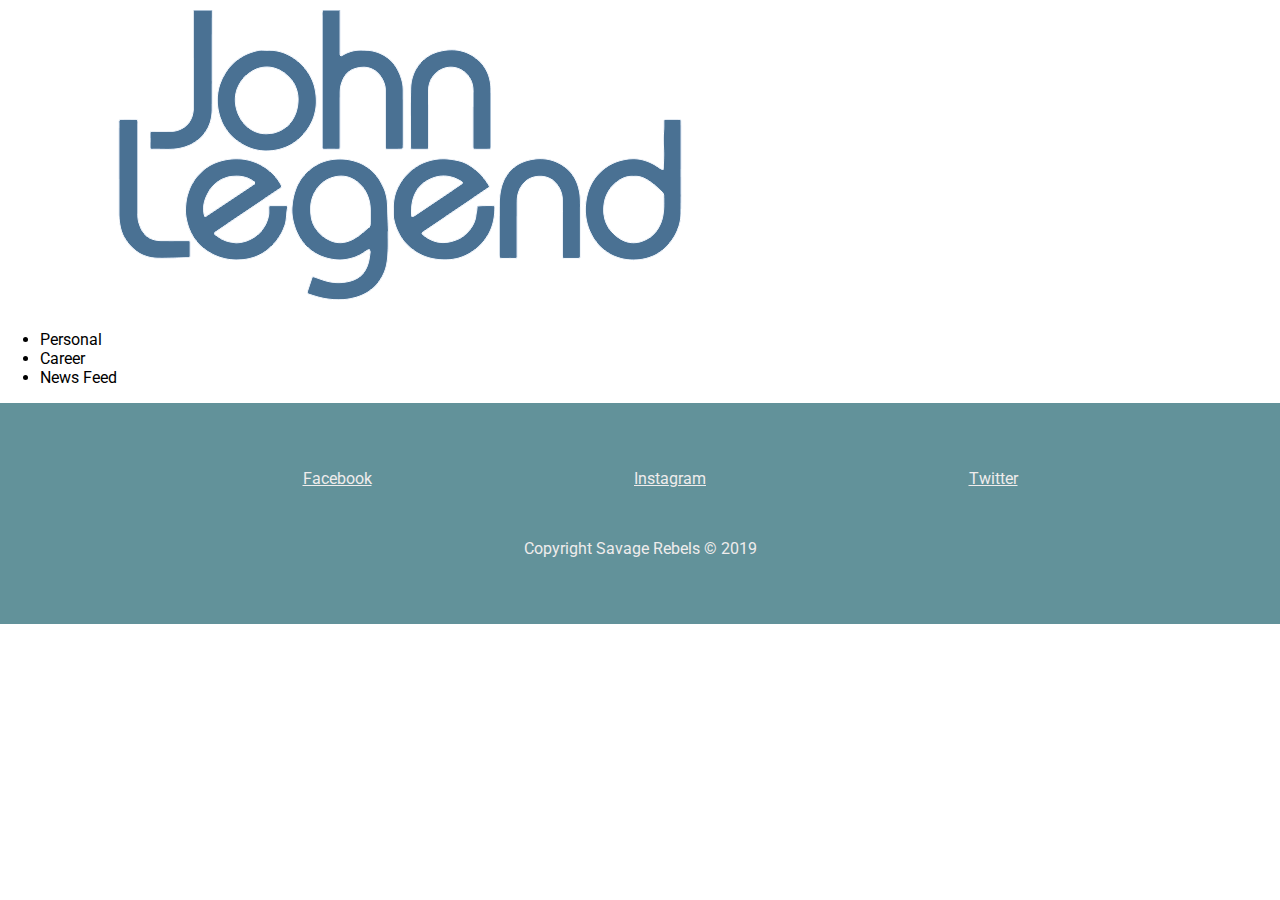
==== career.html @ 9b359f0f "Added basic structure" ====
<!DOCTYPE html>
<html lang="en">

<head>
    <meta charset="UTF-8">
    <meta name="viewport" content="width=device-width, initial-scale=1.0">
    <meta http-equiv="X-UA-Compatible" content="ie=edge">
    <link rel="stylesheet" href="styles/main.css">
    <link rel="stylesheet" href="styles/navbar.css">
    <link href="https://fonts.googleapis.com/css?family=Roboto&display=swap" rel="stylesheet">
    <title>Document</title>
    <link rel="stylesheet" href="Styles/main.css">
    <link rel="stylesheet" href="Styles/footer.css">
</head>

<body>
    <header class="header">
        <img class="logo" src="johnlegend.png">
    </header>
    <nav class="navbar">
        <ul class="navbar__list">
            <li class="listitem">Personal</li>
            <li class="listitem">Career</li>
            <li class="listitem">News Feed</li>
        </ul>
    </nav>
    
<!--Career Page-->

    <main>
        <aside>
            
        </aside>
        
        <aside>

        </aside>

        <aside>

        </aside>

        <aside>


        </aside>

    </main>



    <footer class="footer">
        <ul class="ul__socialLinks">
            <li> <a class="a__sociallinks--white" href="https://www.facebook.com/johnlegend/" target="_blank">Facebook</a></li>
            <li> <a class="a__sociallinks--white" href="https://www.instagram.com/johnlegend/?hl=en" target="_blank">Instagram</a></li>
            <li> <a class="a__sociallinks--white" href="https://twitter.com/johnlegend?ref_src=twsrc%5Egoogle%7Ctwcamp%5Eserp%7Ctwgr%5Eauthor"
                    target="_blank">Twitter</a></li>
        </ul>
        <p class="byline">
            Copyright Savage Rebels &copy; 2019
        </p>
    </footer>
</body>

</html>
---- Styles/main.css ----
html,
body {
  font-family: "Roboto", sans-serif;
  margin: 0;
  padding: 0;
  -webkit-box-sizing: border-box;
  box-sizing: border-box;
}
---- Styles/footer.css ----
.footer {
    background-color: #62929a;
    color: #efecec;
    padding: 50px 0;
}

.ul__socialLinks {
    display: flex;
    list-style-type: none;
    justify-content: space-evenly;
}

.byline {
    padding: 35px 0 0 0;
    text-align: center;
}

.a__sociallinks--white {
    color: inherit;
}
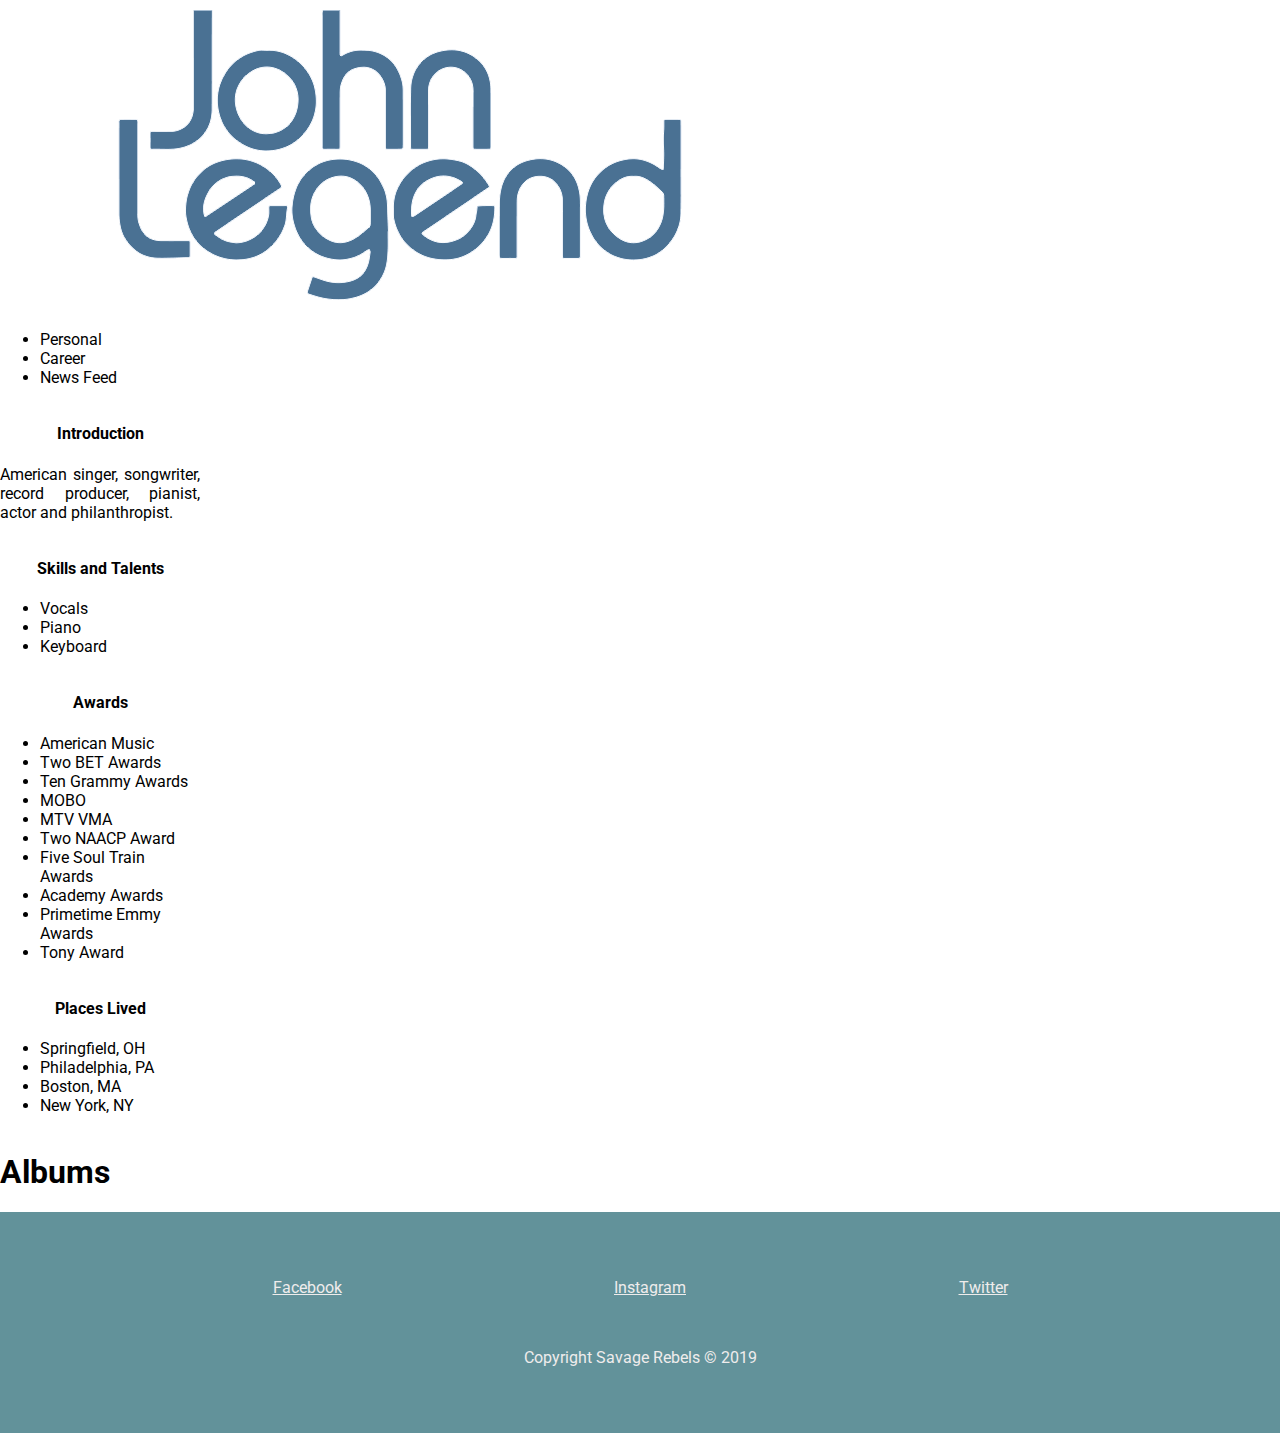
==== commit ccbe6fde: "modified career.css and career.html" ====
--- a/career.html
+++ b/career.html
@@ -11,6 +11,7 @@
     <title>Document</title>
     <link rel="stylesheet" href="Styles/main.css">
     <link rel="stylesheet" href="Styles/footer.css">
+    <link rel="stylesheet" href="Styles/career.css">
 </head>
 
 <body>
@@ -28,22 +29,80 @@
 <!--Career Page-->
 
     <main>
-        <aside>
+        <!--Left Sidebar-->
+        <div class="sidebar">
             
-        </aside>
-        
-        <aside>
+            <aside class="introduction">
+                <h4>Introduction</h4>
+                <p>American singer, songwriter, record producer, pianist, actor and philanthropist.</p>
 
-        </aside>
+            </aside>
+              
+            <aside class="skillsTalents">
+                <h4>Skills and Talents</h4>
+                    <ul>
+                        <li>Vocals</li>
+                        <li>Piano</li>
+                        <li>Keyboard</li>
+                    </ul>
 
-        <aside>
+            </aside>
 
-        </aside>
+            <aside class="awards">
+                <h4>Awards</h4>
+                    <ul>
+                        <li>American Music</li>
+                        <li>Two BET Awards</li>
+                        <li>Ten Grammy Awards</li>
+                        <li>MOBO</li>
+                        <li>MTV VMA</li>
+                        <li>Two NAACP Award</li>
+                        <li>Five Soul Train Awards</li>
+                        <li>Academy Awards</li>
+                        <li>Primetime Emmy Awards</li>
+                        <li>Tony Award</li>
+                    </ul>
+            </aside>
 
-        <aside>
+            <aside class="placesLived">
+                <h4>Places Lived</h4>
+                    <ul>
+                        <li>Springfield, OH</li>
+                        <li>Philadelphia, PA</li>
+                        <li>Boston, MA</li>
+                        <li>New York, NY</li>
+                    </ul>
 
+            </aside>
 
-        </aside>
+        </div>
+
+        <article>
+            <h1>Albums</h1>
+
+            <section>
+                
+                <h2></h2>
+
+            </section>
+                
+                <h2></h2>
+
+            <section>
+
+                <h2></h2>
+
+            </section>
+
+                <h2></h2>
+
+            <section>
+
+                <h2></h2>
+
+            </section>
+
+        </article>
 
     </main>
 
--- a/Styles/footer.css
+++ b/Styles/footer.css
@@ -8,6 +8,7 @@
     display: flex;
     list-style-type: none;
     justify-content: space-evenly;
+    padding: 0;
 }
 
 .byline {
--- a/Styles/career.css
+++ b/Styles/career.css
@@ -0,0 +1,30 @@
+.sidebar {
+    display: flex;
+    flex-direction: column;
+    width: 200px;
+    height: auto 0;
+}
+
+.introduction {
+    
+}
+
+.skillsTalents {
+
+}
+
+.awards {
+
+}
+
+.placesLived {
+
+}
+
+h4 {
+    text-align: center;
+}
+
+p {
+    text-align: justify;
+}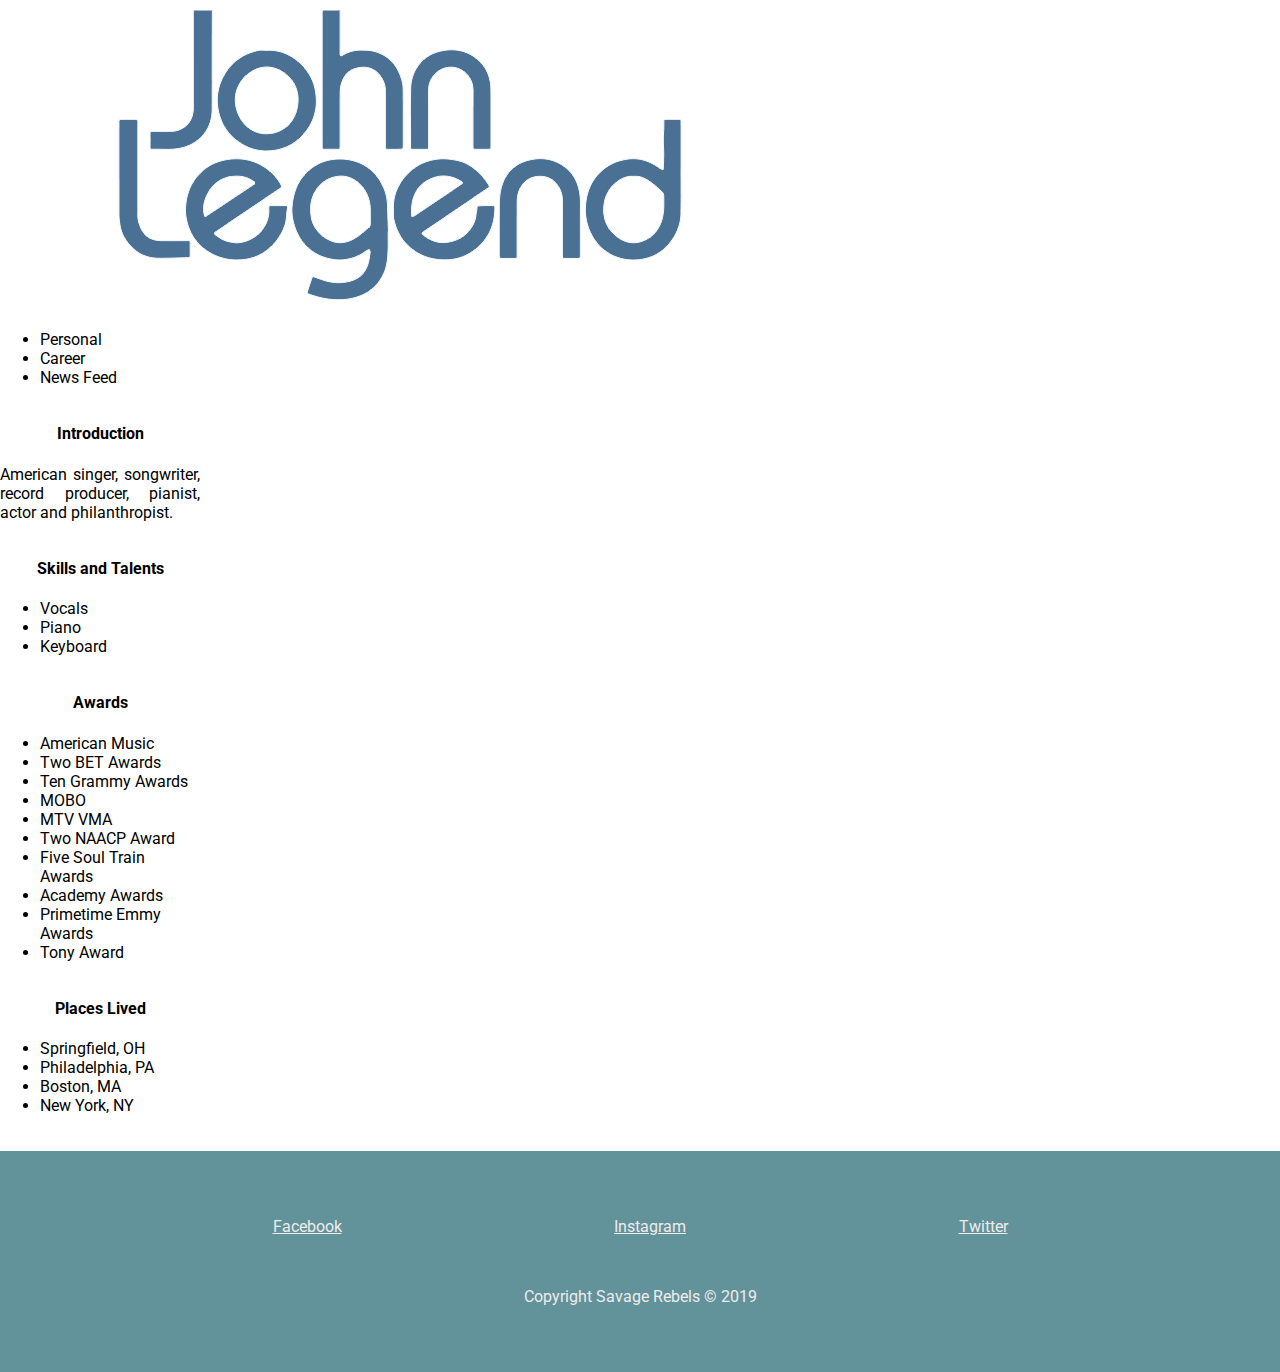
==== commit c4e7f7ea: "nah" ====
--- a/career.html
+++ b/career.html
@@ -78,7 +78,6 @@
         </div>
 
         <article>
-            <h1>Albums</h1>
 
             <section>
                 
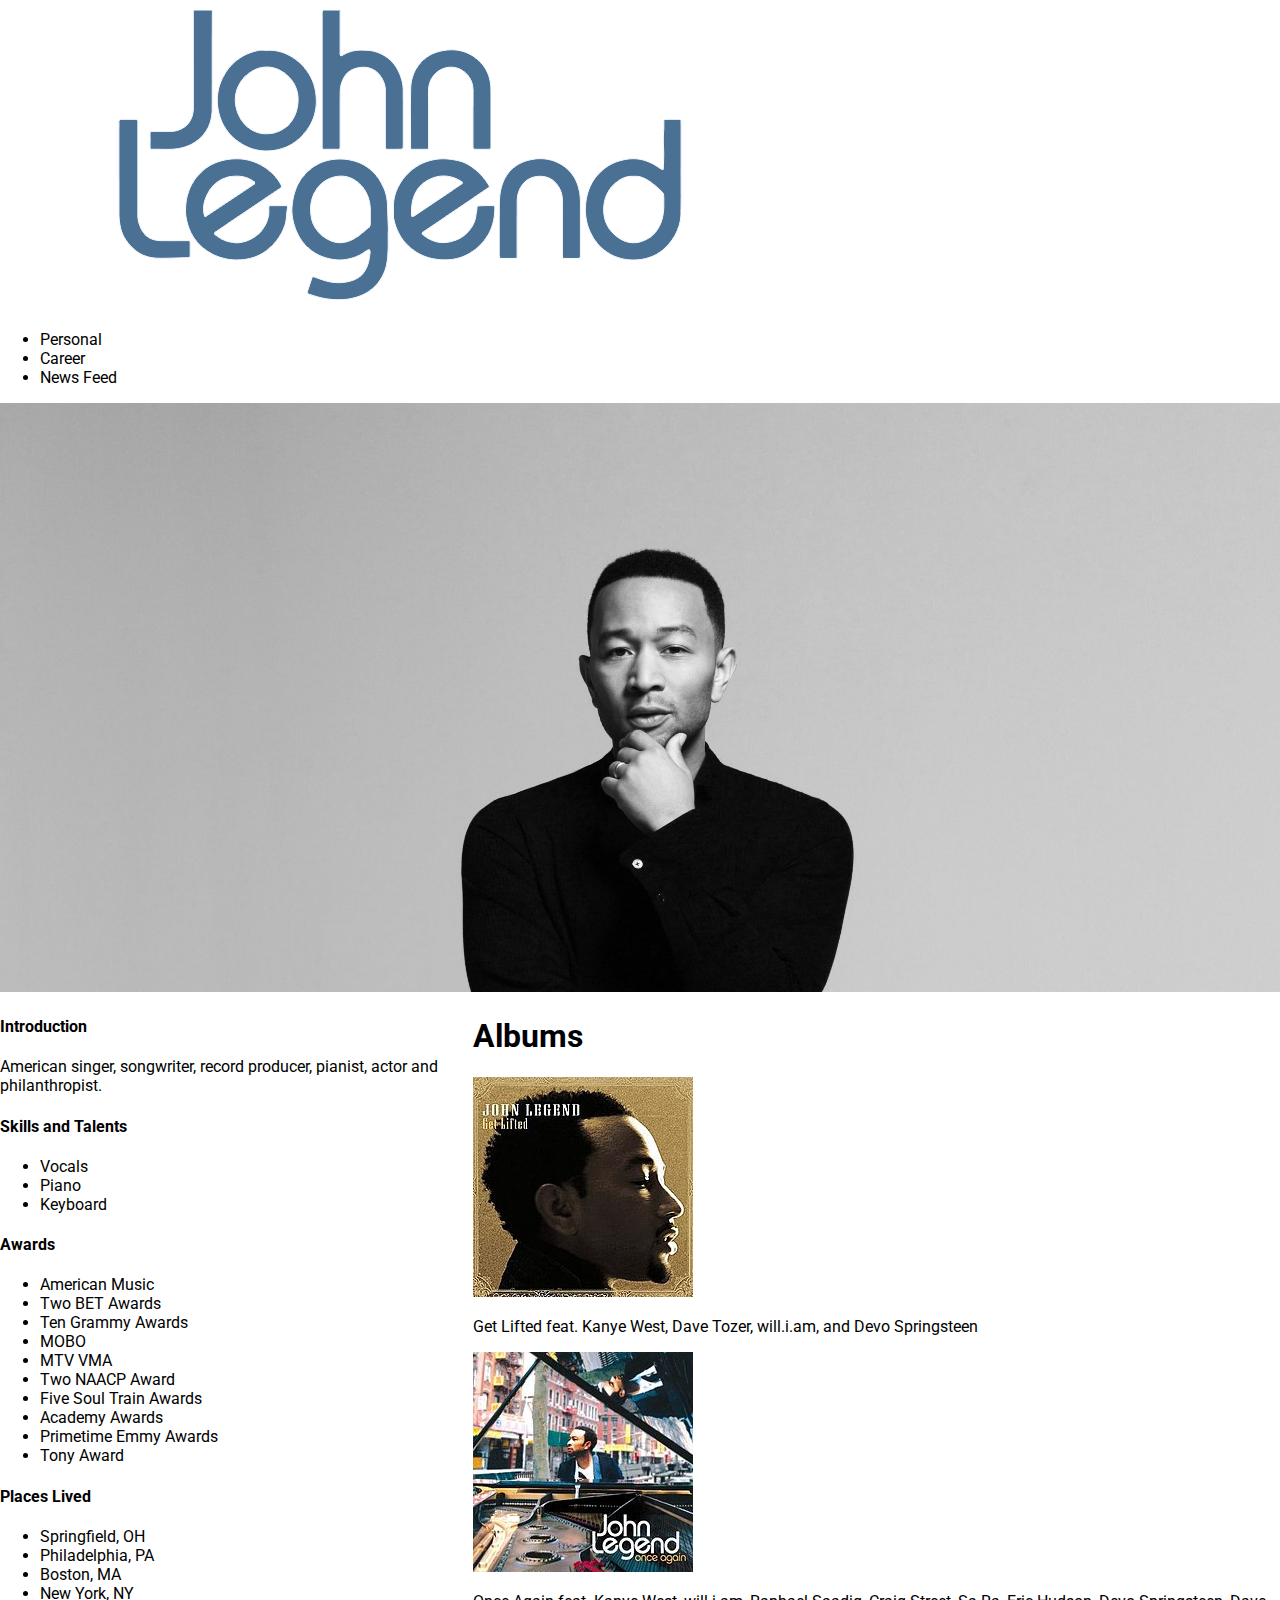
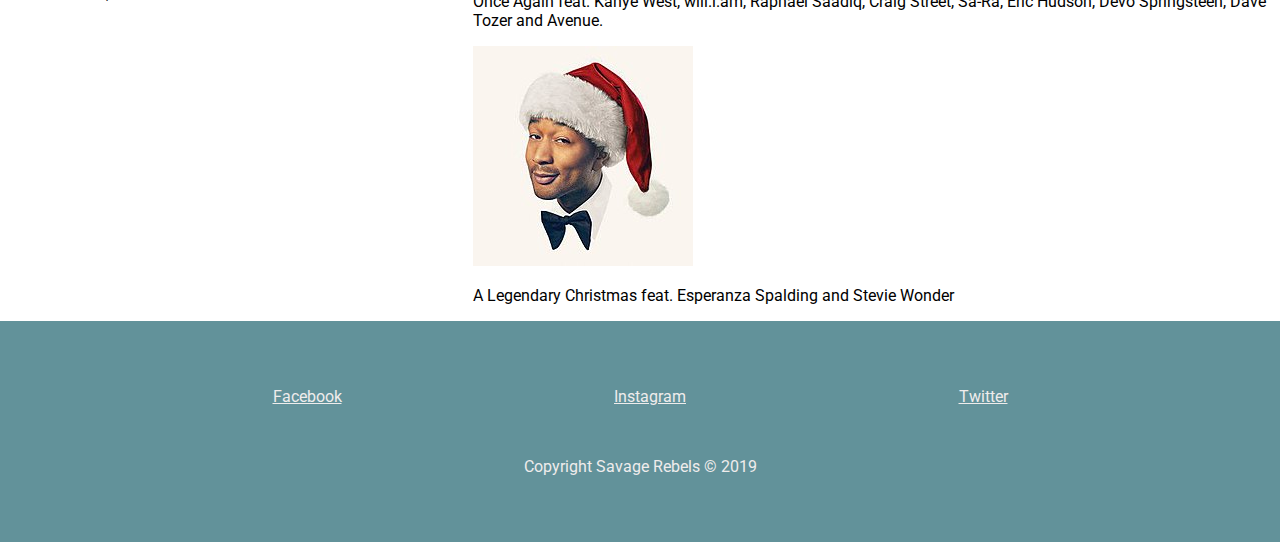
==== commit 38d6015f: "changes to code" ====
--- a/career.html
+++ b/career.html
@@ -16,7 +16,7 @@
 
 <body>
     <header class="header">
-        <img class="logo" src="johnlegend.png">
+        <img class="logo" src="Images/johnlegend.png">
     </header>
     <nav class="navbar">
         <ul class="navbar__list">
@@ -28,12 +28,22 @@
     
 <!--Career Page-->
 
-    <main>
+    <header>
+
+        <img class="main_image" src="Images/johnlegendportrait.jpg">
+
+    </header>
+
+    <main class="main">
+        
         <!--Left Sidebar-->
+        
         <div class="sidebar">
             
             <aside class="introduction">
+
                 <h4>Introduction</h4>
+
                 <p>American singer, songwriter, record producer, pianist, actor and philanthropist.</p>
 
             </aside>
@@ -45,7 +55,6 @@
                         <li>Piano</li>
                         <li>Keyboard</li>
                     </ul>
-
             </aside>
 
             <aside class="awards">
@@ -77,30 +86,28 @@
 
         </div>
 
-        <article>
+        <article class="sidebar2">
 
-            <section>
-                
-                <h2></h2>
+            <section class="albumTitlesContainer">
+
+                <h1 class="albumTitles">Albums</h1>
 
             </section>
-                
-                <h2></h2>
+            <section class="albumBlocks">
+                <section>
+                    <img src="Images/getliftedalbum.jpg">
+                    <p>Get Lifted feat.  Kanye West, Dave Tozer, will.i.am, and Devo Springsteen</p>
+                </section>
+                <section>
+                    <img src="Images/OnceAgain.jpg">
+                    <p>Once Again feat. Kanye West, will.i.am, Raphael Saadiq, Craig Street, Sa-Ra, Eric Hudson, Devo Springsteen, Dave Tozer and Avenue.</p>
 
-            <section>
-
-                <h2></h2>
-
+                </section>
+                <section>
+                    <img src="Images/Christmas.jpg">
+                    <p>A Legendary Christmas feat. Esperanza Spalding and Stevie Wonder</p>
+                </section>
             </section>
-
-                <h2></h2>
-
-            <section>
-
-                <h2></h2>
-
-            </section>
-
         </article>
 
     </main>
--- a/Styles/career.css
+++ b/Styles/career.css
@@ -1,30 +1,27 @@
-.sidebar {
+.main {
     display: flex;
-    flex-direction: column;
-    width: 200px;
-    height: auto 0;
+    justify-content: center;
 }
 
-.introduction {
-    
+.main_image {
+    max-width: 100%;
+    height: auto;
 }
 
-.skillsTalents {
-
+/* .sidebar {
+    flex-direction: column; */
 }
 
-.awards {
-
+.albumBlocks {
+    display: flex;
+    justify-content: space-evenly;
+    flex-wrap: wrap;
 }
-
-.placesLived {
-
-}
-
+/* 
 h4 {
     text-align: center;
 }
 
 p {
     text-align: justify;
-}+} */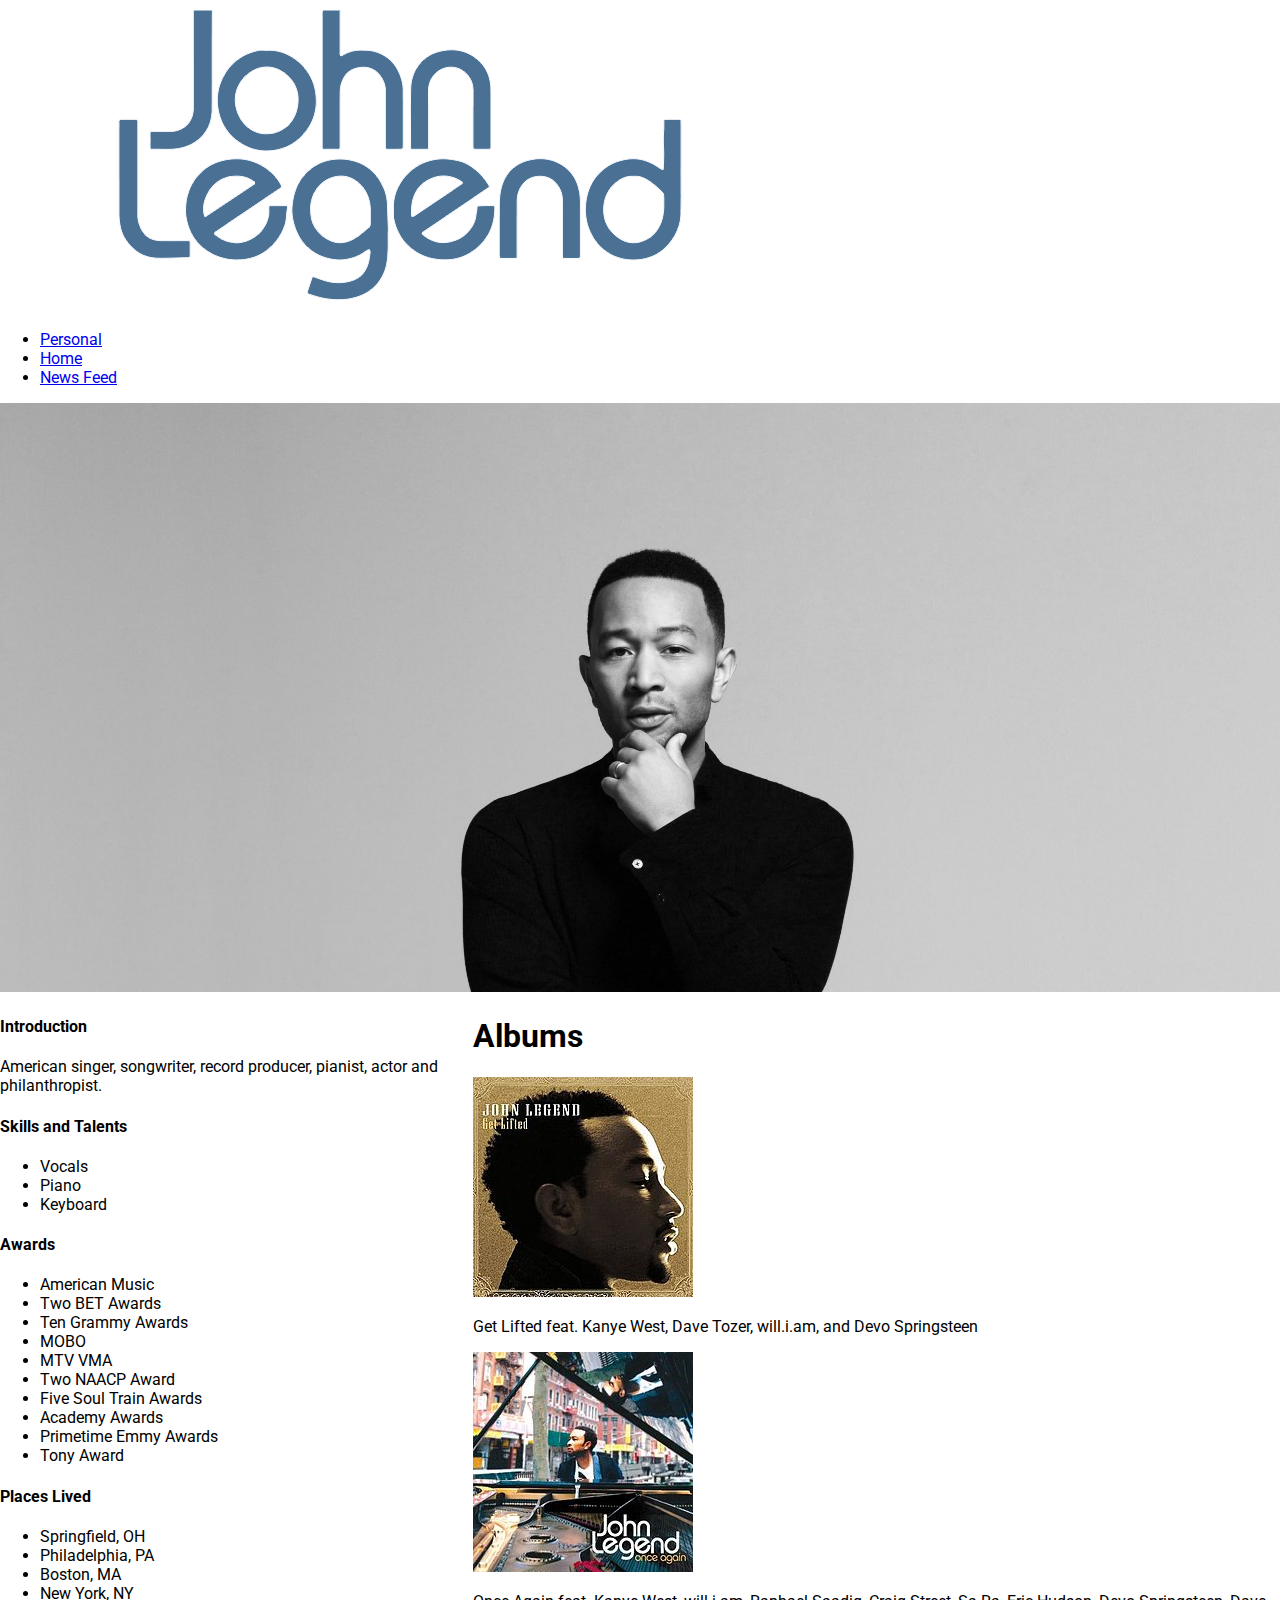
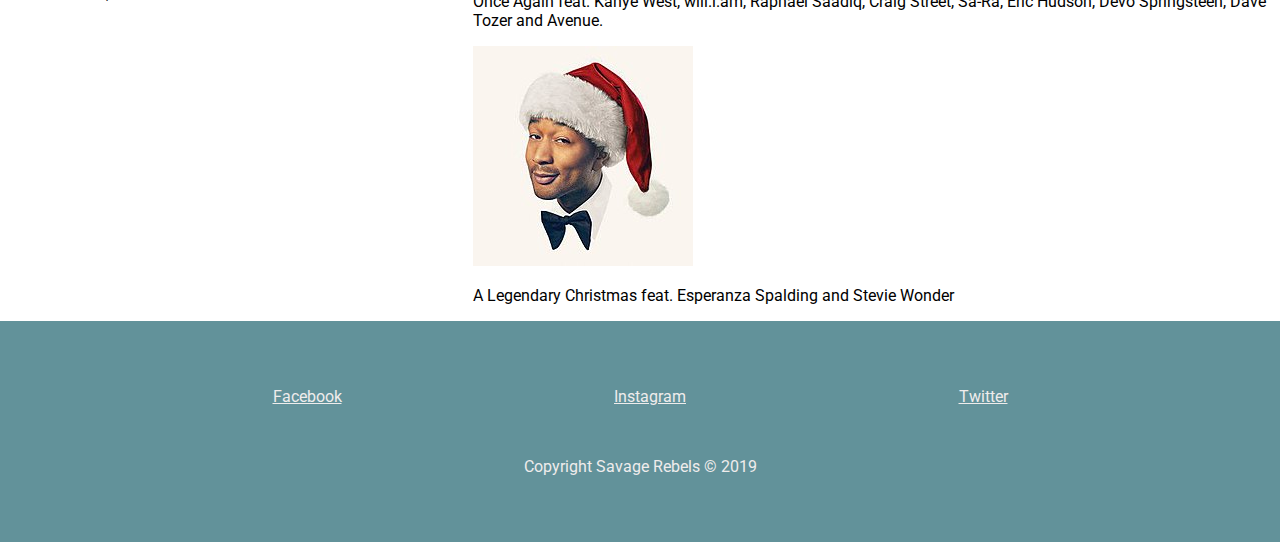
==== commit b4484d6e: "made change to navbar" ====
--- a/career.html
+++ b/career.html
@@ -20,9 +20,9 @@
     </header>
     <nav class="navbar">
         <ul class="navbar__list">
-            <li class="listitem">Personal</li>
-            <li class="listitem">Career</li>
-            <li class="listitem">News Feed</li>
+                <li><a class="listitem" href="personal.html">Personal</a></li>
+                <li><a class="listitem" href="index.html">Home</a></li>
+                <li><a class="listitem" href="newsFeed.html">News Feed</a></li>
         </ul>
     </nav>
     
